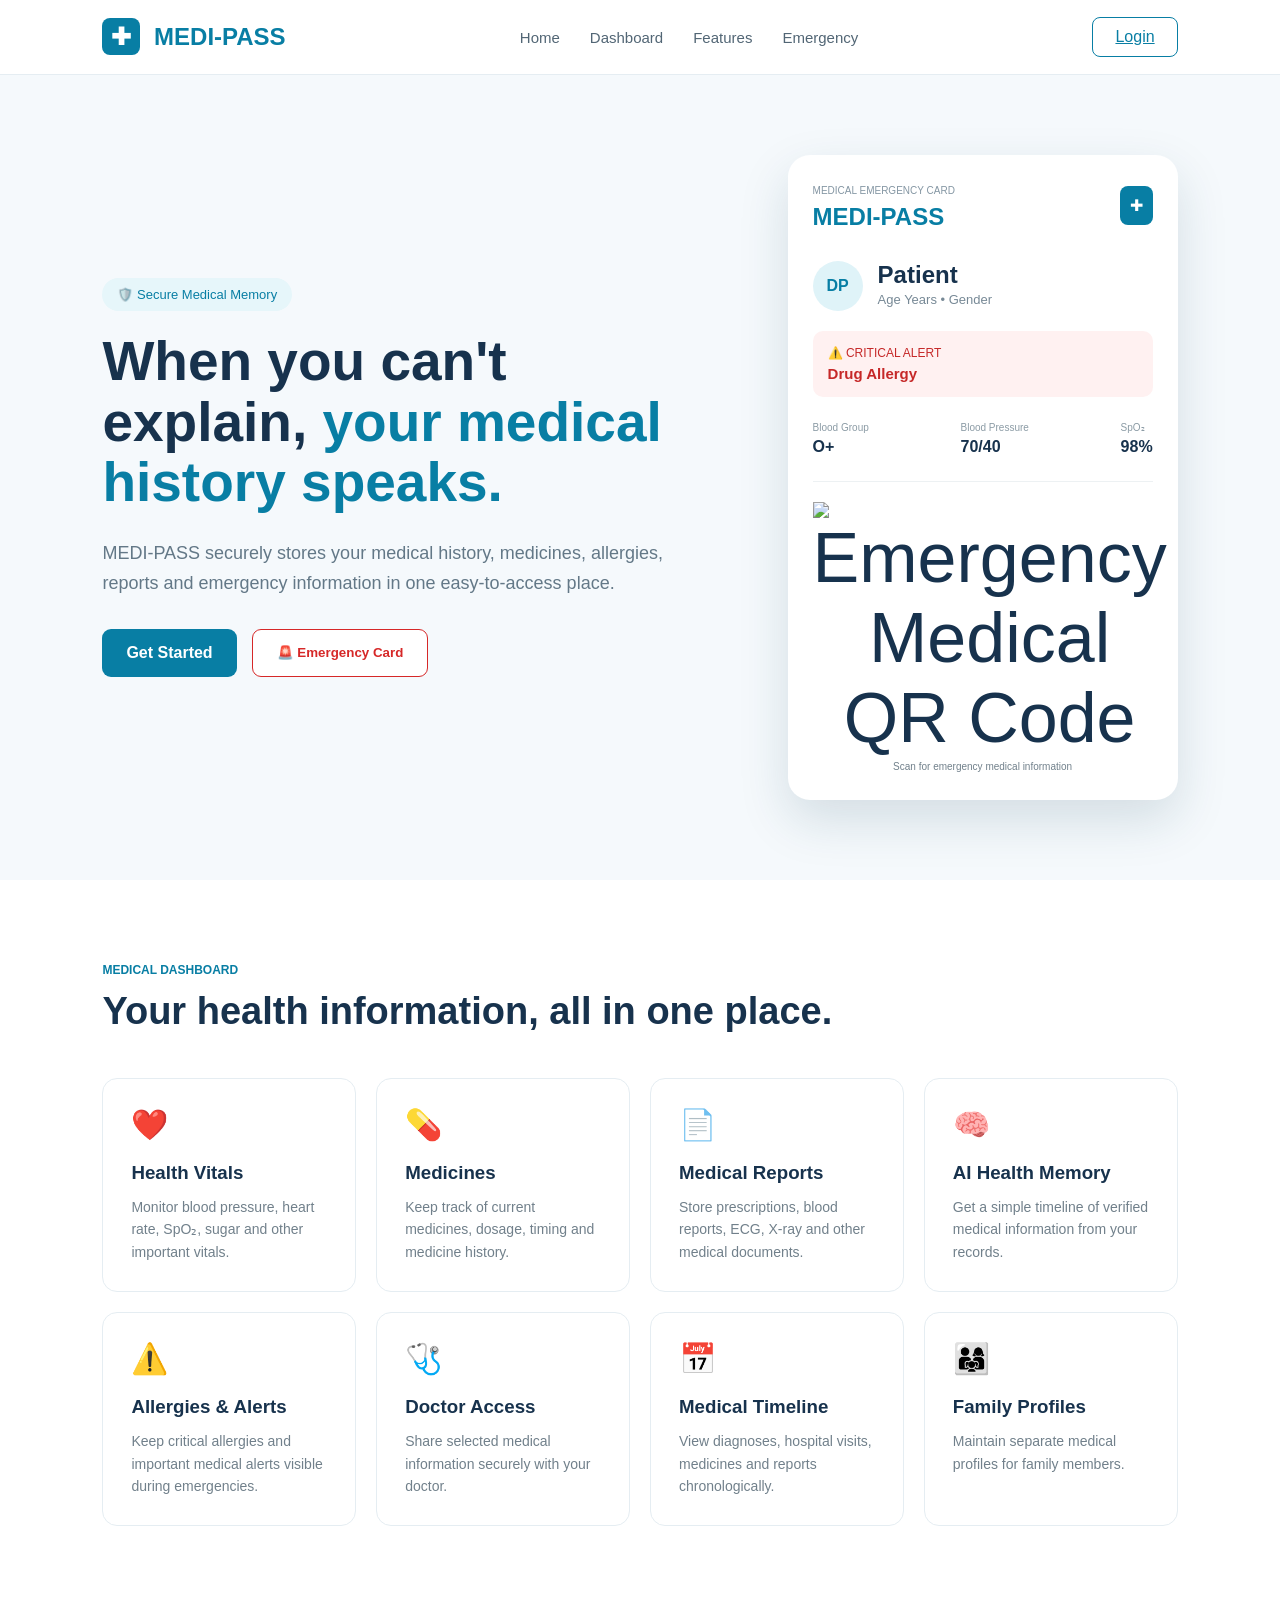
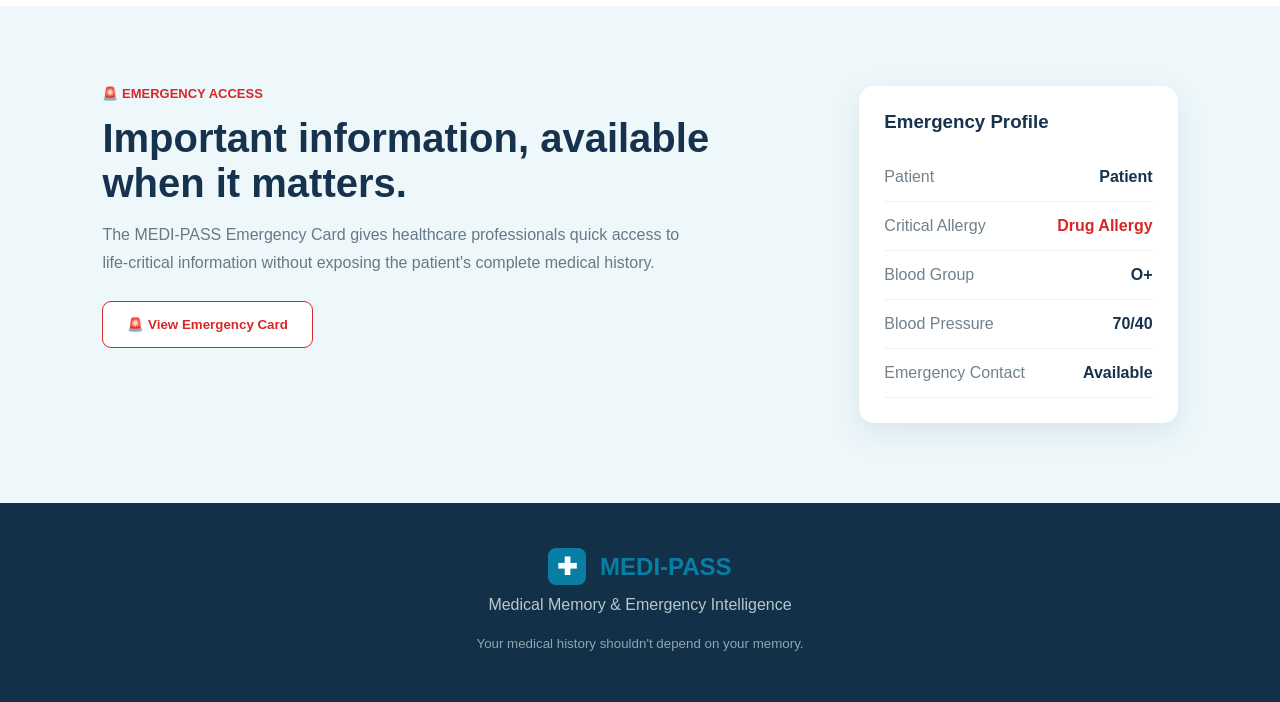
==== index.html @ e0517599 "Add files via upload" ====
<!DOCTYPE html>
<html lang="en">

<head>
    <meta charset="UTF-8">
    <meta name="viewport" content="width=device-width, initial-scale=1.0">

    <title>MEDI-PASS | Medical Memory & Emergency Intelligence</title>

    <link rel="stylesheet" href="style.css">
</head>

<body>

    <!-- =========================
         NAVBAR
    ========================== -->

    <header class="navbar">

        <div class="logo">
            <span>✚</span> MEDI-PASS
        </div>

        <nav>
            <a href="#home">Home</a>
            <a href="#dashboard">Dashboard</a>
            <a href="#features">Features</a>
            <a href="#emergency">Emergency</a>
        </nav>

        <a href="register.html" class="login-btn">
            Login
        </a>

    </header>


    <!-- =========================
         HERO
    ========================== -->

    <section class="hero" id="home">

        <div class="hero-content">

            <div class="badge">
                🛡️ Secure Medical Memory
            </div>

            <h1>
                When you can't explain,
                <span>your medical history speaks.</span>
            </h1>

            <p>
                MEDI-PASS securely stores your medical history,
                medicines, allergies, reports and emergency
                information in one easy-to-access place.
            </p>

            <div class="hero-buttons">

                <a href="register.html" class="primary-btn">
                    Get Started
                </a>

                <button
                    class="secondary-btn"
                    onclick="emergencyCard()">
                    🚨 Emergency Card
                </button>

            </div>

        </div>


        <!-- =========================
             MEDICAL EMERGENCY CARD
        ========================== -->

        <div class="medical-card">

            <div class="card-top">

                <div>
                    <small>MEDICAL EMERGENCY CARD</small>
                    <h2>MEDI-PASS</h2>
                </div>

                <div class="cross">
                    ✚
                </div>

            </div>


            <div class="patient">

                <div class="avatar">
                    DP
                </div>

                <div>
                    <h2 id="emergencyPatientName">
                        Patient
                    </h2>

                    <p>
                        <span id="emergencyPatientAge">
                            Age
                        </span>
                        Years •
                        <span id="emergencyPatientGender">
                            Gender
                        </span>
                    </p>
                </div>

            </div>


            <div class="warning">

                ⚠️ CRITICAL ALERT

                <strong>
                    Drug Allergy
                </strong>

            </div>


            <div class="card-info">

                <div>
                    <small>Blood Group</small>
                    <strong id="emergencyBlood">
                        O+
                    </strong>
                </div>

                <div>
                    <small>Blood Pressure</small>
                    <strong>
                        70/40
                    </strong>
                </div>

                <div>
                    <small>SpO₂</small>
                    <strong>
                        98%
                    </strong>
                </div>

            </div>


            <!-- QR CODE -->

            <div class="qr">

                <div class="qr-box">

                    <img
                        id="emergencyQR"
                        alt="Emergency Medical QR Code"
                        width="180"
                        height="180"
                    >

                </div>

                <p>
                    Scan for
                    <span id="scanPatientName">
                        emergency
                    </span>
                    medical information
                </p>

            </div>

        </div>

    </section>


    <!-- =========================
         FEATURES / DASHBOARD
    ========================== -->

    <section class="features" id="dashboard">

        <div class="section-heading">

            <span>
                MEDICAL DASHBOARD
            </span>

            <h2>
                Your health information,
                all in one place.
            </h2>

        </div>


        <div class="feature-grid">


            <!-- HEALTH VITALS -->

            <div
                class="feature-card"
                onclick="window.open('vitals.html', '_blank')">

                <div class="icon">
                    ❤️
                </div>

                <h3>
                    Health Vitals
                </h3>

                <p>
                    Monitor blood pressure, heart rate,
                    SpO₂, sugar and other important vitals.
                </p>

            </div>


            <!-- MEDICINES -->

            <div
                class="feature-card"
                onclick="window.open('medicines.html', '_blank')">

                <div class="icon">
                    💊
                </div>

                <h3>
                    Medicines
                </h3>

                <p>
                    Keep track of current medicines,
                    dosage, timing and medicine history.
                </p>

            </div>


            <!-- MEDICAL REPORTS -->

            <div
                class="feature-card"
                onclick="window.open('reports.html', '_blank')">

                <div class="icon">
                    📄
                </div>

                <h3>
                    Medical Reports
                </h3>

                <p>
                    Store prescriptions, blood reports,
                    ECG, X-ray and other medical documents.
                </p>

            </div>


            <!-- AI HEALTH MEMORY -->

            <div
                class="feature-card"
                onclick="window.open('ai-memory.html', '_blank')">

                <div class="icon">
                    🧠
                </div>

                <h3>
                    AI Health Memory
                </h3>

                <p>
                    Get a simple timeline of verified
                    medical information from your records.
                </p>

            </div>


            <!-- ALLERGIES -->

            <div
                class="feature-card"
                onclick="window.open('allergies.html', '_blank')">

                <div class="icon">
                    ⚠️
                </div>

                <h3>
                    Allergies & Alerts
                </h3>

                <p>
                    Keep critical allergies and important
                    medical alerts visible during emergencies.
                </p>

            </div>


            <!-- DOCTOR ACCESS -->

            <div
                class="feature-card"
                onclick="window.open('doctor.html', '_blank')">

                <div class="icon">
                    🩺
                </div>

                <h3>
                    Doctor Access
                </h3>

                <p>
                    Share selected medical information
                    securely with your doctor.
                </p>

            </div>


            <!-- MEDICAL TIMELINE -->

            <div
                class="feature-card"
                onclick="window.open('timeline.html', '_blank')">

                <div class="icon">
                    📅
                </div>

                <h3>
                    Medical Timeline
                </h3>

                <p>
                    View diagnoses, hospital visits,
                    medicines and reports chronologically.
                </p>

            </div>


            <!-- FAMILY PROFILES -->

            <div
                class="feature-card"
                onclick="window.open('family.html', '_blank')">

                <div class="icon">
                    👨‍👩‍👧
                </div>

                <h3>
                    Family Profiles
                </h3>

                <p>
                    Maintain separate medical profiles
                    for family members.
                </p>

            </div>

        </div>

    </section>


    <!-- =========================
         EMERGENCY SECTION
    ========================== -->

    <section
        class="emergency-section"
        id="emergency">

        <div>

            <div class="emergency-label">
                🚨 EMERGENCY ACCESS
            </div>

            <h2>
                Important information,
                available when it matters.
            </h2>

            <p>
                The MEDI-PASS Emergency Card gives healthcare
                professionals quick access to life-critical
                information without exposing the patient's
                complete medical history.
            </p>

            <button
                class="secondary-btn"
                onclick="emergencyCard()">

                🚨 View Emergency Card

            </button>

        </div>


        <div class="emergency-box">

            <h3>
                Emergency Profile
            </h3>


            <div class="emergency-item">

                <span>
                    Patient
                </span>

                <strong id="emergencyProfileName">
                    Patient
                </strong>

            </div>


            <div class="emergency-item danger">

                <span>
                    Critical Allergy
                </span>

                <strong id="emergencyProfileAllergy">
                    Drug Allergy
                </strong>

            </div>


            <div class="emergency-item">

                <span>
                    Blood Group
                </span>

                <strong id="emergencyProfileBlood">
                    O+
                </strong>

            </div>


            <div class="emergency-item">

                <span>
                    Blood Pressure
                </span>

                <strong>
                    70/40
                </strong>

            </div>


            <div class="emergency-item">

                <span>
                    Emergency Contact
                </span>

                <strong id="emergencyProfileContact">
                    Available
                </strong>

            </div>

        </div>

    </section>


    <!-- =========================
         FOOTER
    ========================== -->

    <footer>

        <div class="logo">
            <span>✚</span> MEDI-PASS
        </div>

        <p>
            Medical Memory & Emergency Intelligence
        </p>

        <small>
            Your medical history shouldn't depend on your memory.
        </small>

    </footer>


    <!-- =========================
         JAVASCRIPT
    ========================== -->

    <script src="script.js"></script>

    <script>

        const patientData = JSON.parse(
            localStorage.getItem("mediPassPatient")
        );


        if (patientData) {

            /* Patient name */

            const patientName =
                patientData.name || "Patient";


            document.getElementById(
                "emergencyPatientName"
            ).textContent = patientName;


            document.getElementById(
                "emergencyProfileName"
            ).textContent = patientName;


            /* Gender */

            document.getElementById(
                "emergencyPatientGender"
            ).textContent =
                patientData.gender || "Not specified";


            /* Blood group */

            if (patientData.blood) {

                document.getElementById(
                    "emergencyBlood"
                ).textContent =
                    patientData.blood;

                document.getElementById(
                    "emergencyProfileBlood"
                ).textContent =
                    patientData.blood;
            }


            /* Allergy */

            if (patientData.allergies) {

                document.getElementById(
                    "emergencyProfileAllergy"
                ).textContent =
                    patientData.allergies;
            }


            /* Scan text */

            document.getElementById(
                "scanPatientName"
            ).textContent =
                patientName + "'s";


            /* Age calculation */

            if (patientData.dob) {

                const birthDate =
                    new Date(patientData.dob);

                const today =
                    new Date();

                let age =
                    today.getFullYear() -
                    birthDate.getFullYear();


                const monthDifference =
                    today.getMonth() -
                    birthDate.getMonth();


                if (
                    monthDifference < 0 ||
                    (
                        monthDifference === 0 &&
                        today.getDate() <
                        birthDate.getDate()
                    )
                ) {

                    age--;

                }


                document.getElementById(
                    "emergencyPatientAge"
                ).textContent = age;

            }


            /* Emergency contact */

            if (patientData.emergencyName) {

                document.getElementById(
                    "emergencyProfileContact"
                ).textContent =
                    patientData.emergencyName;

            }

        }


        /* =========================
           QR CODE
        ========================== */

        const emergencyPage =
            window.location.href.substring(
                0,
                window.location.href.lastIndexOf("/") + 1
            ) + "emergency.html";


        const qrURL =
            "https://api.qrserver.com/v1/create-qr-code/?size=180x180&data="
            + encodeURIComponent(emergencyPage);


        document.getElementById(
            "emergencyQR"
        ).src = qrURL;

    </script>

</body>

</html>
---- style.css ----
* {
    margin: 0;
    padding: 0;
    box-sizing: border-box;
}

body {
    font-family: Arial, sans-serif;
    background: #f5f9fc;
    color: #17324d;
}

/* ================= NAVBAR ================= */

.navbar {
    height: 75px;
    background: white;
    display: flex;
    align-items: center;
    justify-content: space-between;
    padding: 0 8%;
    border-bottom: 1px solid #e5edf2;
}

.logo {
    font-size: 24px;
    font-weight: bold;
    color: #087ea4;
}

.logo span {
    background: #087ea4;
    color: white;
    padding: 5px 9px;
    border-radius: 8px;
    margin-right: 7px;
}

nav {
    display: flex;
    gap: 30px;
}

nav a {
    text-decoration: none;
    color: #526675;
    font-size: 15px;
}

nav a:hover {
    color: #087ea4;
}

.login-btn {
    border: 1px solid #087ea4;
    background: white;
    color: #087ea4;
    padding: 10px 22px;
    border-radius: 8px;
    cursor: pointer;
}

/* ================= HERO ================= */

.hero {
    min-height: 620px;
    padding: 80px 8%;
    display: flex;
    align-items: center;
    justify-content: space-between;
    gap: 60px;
}

.hero-content {
    max-width: 600px;
}

.badge {
    display: inline-block;
    background: #e6f6fa;
    color: #087ea4;
    padding: 9px 15px;
    border-radius: 20px;
    font-size: 13px;
    margin-bottom: 20px;
}

.hero h1 {
    font-size: 55px;
    line-height: 1.1;
    margin-bottom: 25px;
}

.hero h1 span {
    color: #087ea4;
}

.hero p {
    font-size: 18px;
    line-height: 1.7;
    color: #637887;
}

.hero-buttons {
    margin-top: 30px;
    display: flex;
    gap: 15px;
}

.primary-btn {
    background: #087ea4;
    color: white;
    border: none;
    padding: 15px 24px;
    border-radius: 9px;
    font-weight: bold;
    cursor: pointer;
}

.primary-btn:hover {
    background: #056783;
}

.secondary-btn {
    background: white;
    color: #d62828;
    border: 1px solid #d62828;
    padding: 15px 24px;
    border-radius: 9px;
    font-weight: bold;
    cursor: pointer;
}

.secondary-btn:hover {
    background: #fff1f1;
}

/* ================= MEDICAL CARD ================= */

.medical-card {
    width: 390px;
    background: white;
    border-radius: 22px;
    padding: 25px;
    box-shadow: 0 20px 50px rgba(20, 70, 90, 0.15);
}

.card-top {
    display: flex;
    justify-content: space-between;
    align-items: center;
}

.card-top small {
    color: #8496a3;
    font-size: 10px;
}

.card-top h2 {
    color: #087ea4;
    margin-top: 5px;
}

.cross {
    background: #087ea4;
    color: white;
    padding: 10px;
    border-radius: 8px;
}

.patient {
    display: flex;
    align-items: center;
    gap: 15px;
    margin: 30px 0 20px;
}

.avatar {
    width: 50px;
    height: 50px;
    background: #dff3f8;
    color: #087ea4;
    border-radius: 50%;
    display: flex;
    align-items: center;
    justify-content: center;
    font-weight: bold;
}

.patient p {
    font-size: 13px;
    color: #778996;
}

.warning {
    background: #fff1f1;
    color: #c62828;
    padding: 15px;
    border-radius: 10px;
    font-size: 12px;
}

.warning strong {
    display: block;
    margin-top: 5px;
    font-size: 15px;
}

.card-info {
    display: flex;
    justify-content: space-between;
    margin: 25px 0;
}

.card-info small {
    display: block;
    color: #8b9ba5;
    font-size: 10px;
}

.card-info strong {
    display: block;
    margin-top: 5px;
}

.qr {
    text-align: center;
    border-top: 1px solid #edf1f3;
    padding-top: 20px;
}

.qr-box {
    font-size: 70px;
}

.qr p {
    color: #71808b;
    font-size: 10px;
}

/* ================= FEATURES ================= */

.features {
    background: white;
    padding: 80px 8%;
}

.section-heading span {
    color: #087ea4;
    font-size: 12px;
    font-weight: bold;
}

.section-heading h2 {
    font-size: 38px;
    margin-top: 12px;
}

.feature-grid {
    display: grid;
    grid-template-columns: repeat(4, 1fr);
    gap: 20px;
    margin-top: 45px;
}

.feature-card {
    padding: 28px;
    background: white;
    border: 1px solid #e5edf2;
    border-radius: 15px;
    transition: 0.3s;
}

.feature-card:hover {
    transform: translateY(-5px);
    box-shadow: 0 10px 30px rgba(20, 70, 90, 0.1);
}

.icon {
    font-size: 30px;
    margin-bottom: 20px;
}

.feature-card h3 {
    margin-bottom: 12px;
}

.feature-card p {
    color: #71808b;
    line-height: 1.6;
    font-size: 14px;
}

/* ================= EMERGENCY ================= */

.emergency-section {
    padding: 80px 8%;
    background: #eef8fb;
    display: flex;
    justify-content: space-between;
    gap: 50px;
}

.emergency-section h2 {
    font-size: 40px;
    margin: 15px 0;
}

.emergency-section p {
    max-width: 600px;
    color: #657987;
    line-height: 1.7;
    margin-bottom: 25px;
}

.emergency-label {
    color: #d62828;
    font-weight: bold;
    font-size: 13px;
}

.emergency-box {
    background: white;
    padding: 25px;
    width: 400px;
    border-radius: 15px;
    box-shadow: 0 10px 30px rgba(20, 70, 90, 0.1);
}

.emergency-box h3 {
    margin-bottom: 20px;
}

.emergency-item {
    display: flex;
    justify-content: space-between;
    padding: 15px 0;
    border-bottom: 1px solid #edf1f3;
}

.emergency-item span {
    color: #71808b;
}

.danger strong {
    color: #d62828;
}

/* ================= FOOTER ================= */

footer {
    background: #123047;
    color: white;
    padding: 50px 8%;
    text-align: center;
}

footer .logo {
    margin-bottom: 15px;
}

footer p {
    color: #b8c7d0;
    margin-bottom: 20px;
}

footer small {
    color: #91a5b1;
}

/* ================= MOBILE ================= */

@media (max-width: 900px) {

    .navbar {
        padding: 0 5%;
    }

    nav {
        display: none;
    }

    .hero {
        flex-direction: column;
        padding: 50px 5%;
    }

    .hero h1 {
        font-size: 40px;
    }

    .medical-card {
        width: 100%;
        max-width: 390px;
    }

    .feature-grid {
        grid-template-columns: repeat(2, 1fr);
    }

    .emergency-section {
        flex-direction: column;
        padding: 60px 5%;
    }

    .emergency-box {
        width: 100%;
    }
}

@media (max-width: 500px) {

    .feature-grid {
        grid-template-columns: 1fr;
    }

    .hero-buttons {
        flex-direction: column;
    }

    .primary-btn,
    .secondary-btn {
        width: 100%;
    }

    .hero h1 {
        font-size: 34px;
    }
}
a.primary-btn {
    display: inline-block;
    text-decoration: none;
    text-align: center;
}
/* ================= REGISTRATION PAGE ================= */

.register-page {
    min-height: 100vh;
    padding: 50px 8%;
    background: #f5f9fc;
}

.register-container {
    max-width: 850px;
    margin: auto;
    background: white;
    padding: 40px;
    border-radius: 20px;
    box-shadow: 0 15px 40px rgba(20, 70, 90, 0.12);
}

.register-header {
    text-align: center;
    margin-bottom: 35px;
}

.register-icon {
    font-size: 45px;
}

.register-header h1 {
    margin: 10px 0;
    font-size: 32px;
}

.register-header p {
    color: #71808b;
}

.form-section {
    margin-top: 30px;
}

.form-section h2 {
    color: #087ea4;
    font-size: 20px;
    margin-bottom: 20px;
    border-bottom: 1px solid #e5edf2;
    padding-bottom: 10px;
}

.form-grid {
    display: grid;
    grid-template-columns: 1fr 1fr;
    gap: 20px;
}

.form-group {
    display: flex;
    flex-direction: column;
}

.form-group.full {
    grid-column: 1 / -1;
}

.form-group label {
    margin-bottom: 8px;
    font-weight: bold;
    font-size: 14px;
    color: #405766;
}

.form-group input,
.form-group select,
.form-group textarea {
    padding: 13px;
    border: 1px solid #d8e3e9;
    border-radius: 8px;
    font-size: 14px;
    outline: none;
    font-family: Arial, sans-serif;
}

.form-group input:focus,
.form-group select:focus,
.form-group textarea:focus {
    border-color: #087ea4;
}

.form-group textarea {
    min-height: 90px;
    resize: vertical;
}

.note {
    margin-top: 20px;
    padding: 15px;
    background: #eef8fb;
    border-radius: 8px;
    color: #526675;
    font-size: 13px;
}

.register-button {
    width: 100%;
    margin-top: 30px;
    padding: 16px;
    background: #087ea4;
    color: white;
    border: none;
    border-radius: 9px;
    font-size: 16px;
    font-weight: bold;
    cursor: pointer;
}

.register-button:hover {
    background: #056783;
}

.back-button {
    display: block;
    text-align: center;
    margin-top: 20px;
    color: #087ea4;
    text-decoration: none;
}

.back-button:hover {
    text-decoration: underline;
}


/* ================= REGISTRATION MOBILE ================= */

@media (max-width: 500px) {

    .register-page {
        padding: 25px 5%;
    }

    .register-container {
        padding: 25px;
    }

    .register-header h1 {
        font-size: 26px;
    }

    .form-grid {
        grid-template-columns: 1fr;
    }

    .form-group.full {
        grid-column: auto;
    }
}
/* ================= DASHBOARD ================= */

.dashboard-page {
    min-height: 100vh;
    background: #f5f9fc;
    padding: 50px 8%;
}

.dashboard-header {
    display: flex;
    justify-content: space-between;
    align-items: center;
    gap: 30px;
    margin-bottom: 45px;
}

.dashboard-label {
    color: #087ea4;
    font-size: 13px;
    font-weight: bold;
    margin-bottom: 10px;
}

.dashboard-header h1 {
    font-size: 36px;
    margin-bottom: 10px;
}

.dashboard-header p {
    color: #71808b;
}

.dashboard-section {
    margin-bottom: 45px;
}

.dashboard-section h2 {
    font-size: 24px;
    margin-bottom: 20px;
}

/* VITALS */

.vitals-grid {
    display: grid;
    grid-template-columns: repeat(4, 1fr);
    gap: 20px;
}

.vital-card {
    background: white;
    padding: 25px;
    border-radius: 15px;
    border: 1px solid #e5edf2;
    box-shadow: 0 8px 25px rgba(20, 70, 90, 0.07);
}

.vital-card span {
    display: block;
    color: #71808b;
    font-size: 14px;
    margin-bottom: 12px;
}

.vital-card strong {
    font-size: 30px;
    color: #087ea4;
}

.vital-card small {
    display: block;
    color: #8b9ba5;
    margin-top: 5px;
}

/* DASHBOARD CARDS */

.dashboard-grid {
    display: grid;
    grid-template-columns: repeat(4, 1fr);
    gap: 20px;
}

.dashboard-card {
    background: white;
    padding: 25px;
    border-radius: 15px;
    border: 1px solid #e5edf2;
    transition: 0.3s;
}

.dashboard-card:hover {
    transform: translateY(-5px);
    box-shadow: 0 10px 30px rgba(20, 70, 90, 0.1);
}

.dashboard-icon {
    font-size: 32px;
    margin-bottom: 15px;
}

.dashboard-card h3 {
    margin-bottom: 10px;
}

.dashboard-card p {
    color: #71808b;
    font-size: 14px;
    margin-bottom: 20px;
}

.alert-card {
    border-left: 4px solid #d62828;
}

.card-button {
    background: #eef8fb;
    color: #087ea4;
    border: none;
    padding: 10px 14px;
    border-radius: 7px;
    cursor: pointer;
    font-weight: bold;
}

.card-button:hover {
    background: #dff3f8;
}

/* EMERGENCY */

.dashboard-emergency {
    background: white;
    border: 1px solid #ffd6d6;
    border-left: 5px solid #d62828;
    border-radius: 15px;
    padding: 30px;
    display: flex;
    justify-content: space-between;
    align-items: center;
    gap: 30px;
}

.dashboard-emergency span {
    color: #d62828;
    font-size: 13px;
    font-weight: bold;
}

.dashboard-emergency h2 {
    margin: 10px 0;
}

.dashboard-emergency p {
    color: #71808b;
}


/* DASHBOARD MOBILE */

@media (max-width: 900px) {

    .dashboard-page {
        padding: 40px 5%;
    }

    .vitals-grid {
        grid-template-columns: repeat(2, 1fr);
    }

    .dashboard-grid {
        grid-template-columns: repeat(2, 1fr);
    }

    .dashboard-header {
        align-items: flex-start;
        flex-direction: column;
    }

    .dashboard-emergency {
        flex-direction: column;
        align-items: flex-start;
    }
}

@media (max-width: 500px) {

    .vitals-grid {
        grid-template-columns: 1fr;
    }

    .dashboard-grid {
        grid-template-columns: 1fr;
    }

    .dashboard-header h1 {
        font-size: 28px;
    }

}
/* =========================
   HEALTH VITALS PAGE
========================= */

.vitals-page {
    max-width: 1100px;
    margin: 0 auto;
    padding: 50px 25px;
}

.vitals-header {
    text-align: center;
    margin-bottom: 40px;
}

.vitals-header p {
    color: #0b8f87;
    font-weight: bold;
    letter-spacing: 1px;
}

.vitals-header h1 {
    font-size: 38px;
    margin: 10px 0;
    color: #123b4a;
}

.vitals-header span {
    color: #667085;
}

/* VITAL CARDS */

.vitals-detail-grid {
    display: grid;
    grid-template-columns: repeat(3, 1fr);
    gap: 20px;
}

.vital-detail-card {
    background: white;
    padding: 25px;
    border-radius: 18px;
    text-align: center;
    box-shadow: 0 8px 25px rgba(0,0,0,0.08);
    border: 1px solid #e8eeee;
    transition: 0.3s;
}

.vital-detail-card:hover {
    transform: translateY(-5px);
}

.detail-icon {
    font-size: 35px;
    margin-bottom: 10px;
}

.vital-detail-card h3 {
    color: #344054;
    margin: 10px 0;
}

.vital-detail-card strong {
    display: block;
    font-size: 30px;
    color: #087f8c;
}

.vital-detail-card p {
    color: #667085;
    margin-top: 5px;
}

/* HISTORY */

.vital-history {
    margin-top: 50px;
}

.vital-history h2 {
    color: #123b4a;
    margin-bottom: 20px;
}

.history-table {
    background: white;
    border-radius: 16px;
    overflow: hidden;
    box-shadow: 0 8px 25px rgba(0,0,0,0.07);
}

.history-row {
    display: grid;
    grid-template-columns: 1fr 1fr 1fr 1fr;
    padding: 18px 20px;
    border-bottom: 1px solid #eeeeee;
}

.history-heading {
    font-weight: bold;
    background: #eefafa;
    color: #123b4a;
}

/* INFO BOX */

.vital-note {
    margin-top: 35px;
    background: #eefafa;
    padding: 25px;
    border-radius: 18px;
}

.vital-note h3 {
    color: #123b4a;
}

.vital-note p {
    color: #52606d;
    line-height: 1.6;
}

.vital-note small {
    color: #087f8c;
}

/* MOBILE */

@media (max-width: 768px) {

    .vitals-detail-grid {
        grid-template-columns: 1fr;
    }

    .vitals-header h1 {
        font-size: 30px;
    }

    .history-row {
        grid-template-columns: 1fr 1fr;
        gap: 10px;
    }
}
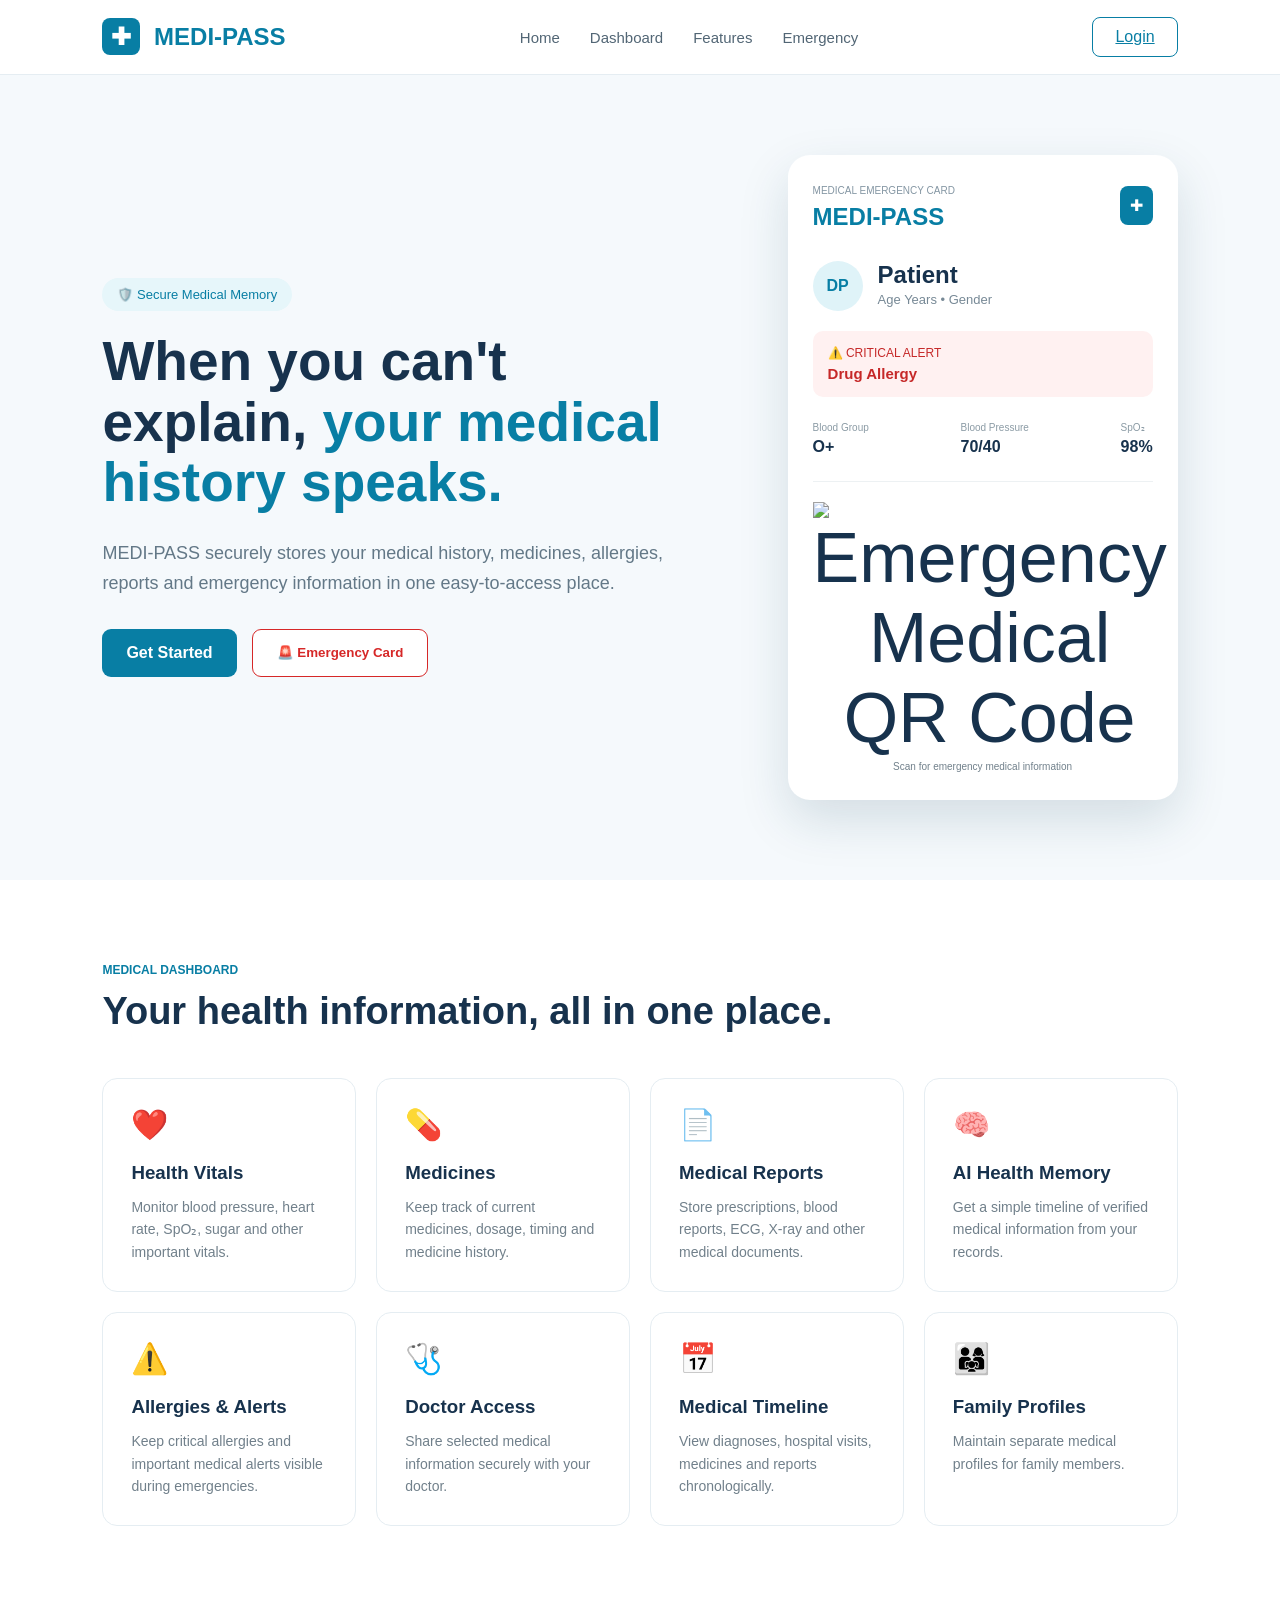
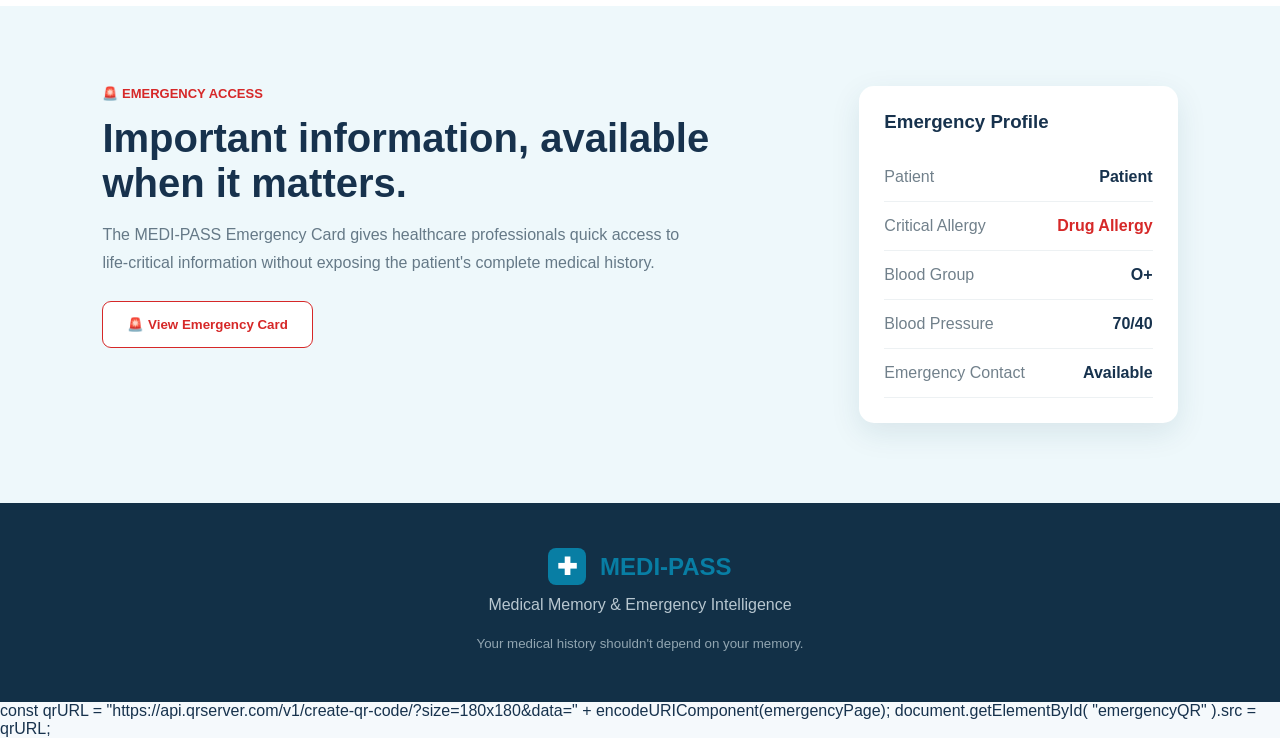
==== commit 48913147: "Update index.html" ====
--- a/index.html
+++ b/index.html
@@ -658,11 +658,16 @@
            QR CODE
         ========================== */
 
-        const emergencyPage =
-            window.location.href.substring(
-                0,
-                window.location.href.lastIndexOf("/") + 1
-            ) + "emergency.html";
+        <script>
+    const emergencyPage =
+        "https://kalyanig14.github.io/MEDI-PASS/emergency.html";
+
+    const qrURL =
+        "https://api.qrserver.com/v1/create-qr-code/?size=180x180&data="
+        + encodeURIComponent(emergencyPage);
+
+    document.getElementById("emergencyQR").src = qrURL;
+</script>
 
 
         const qrURL =
@@ -678,4 +683,4 @@
 
 </body>
 
-</html>+</html>
